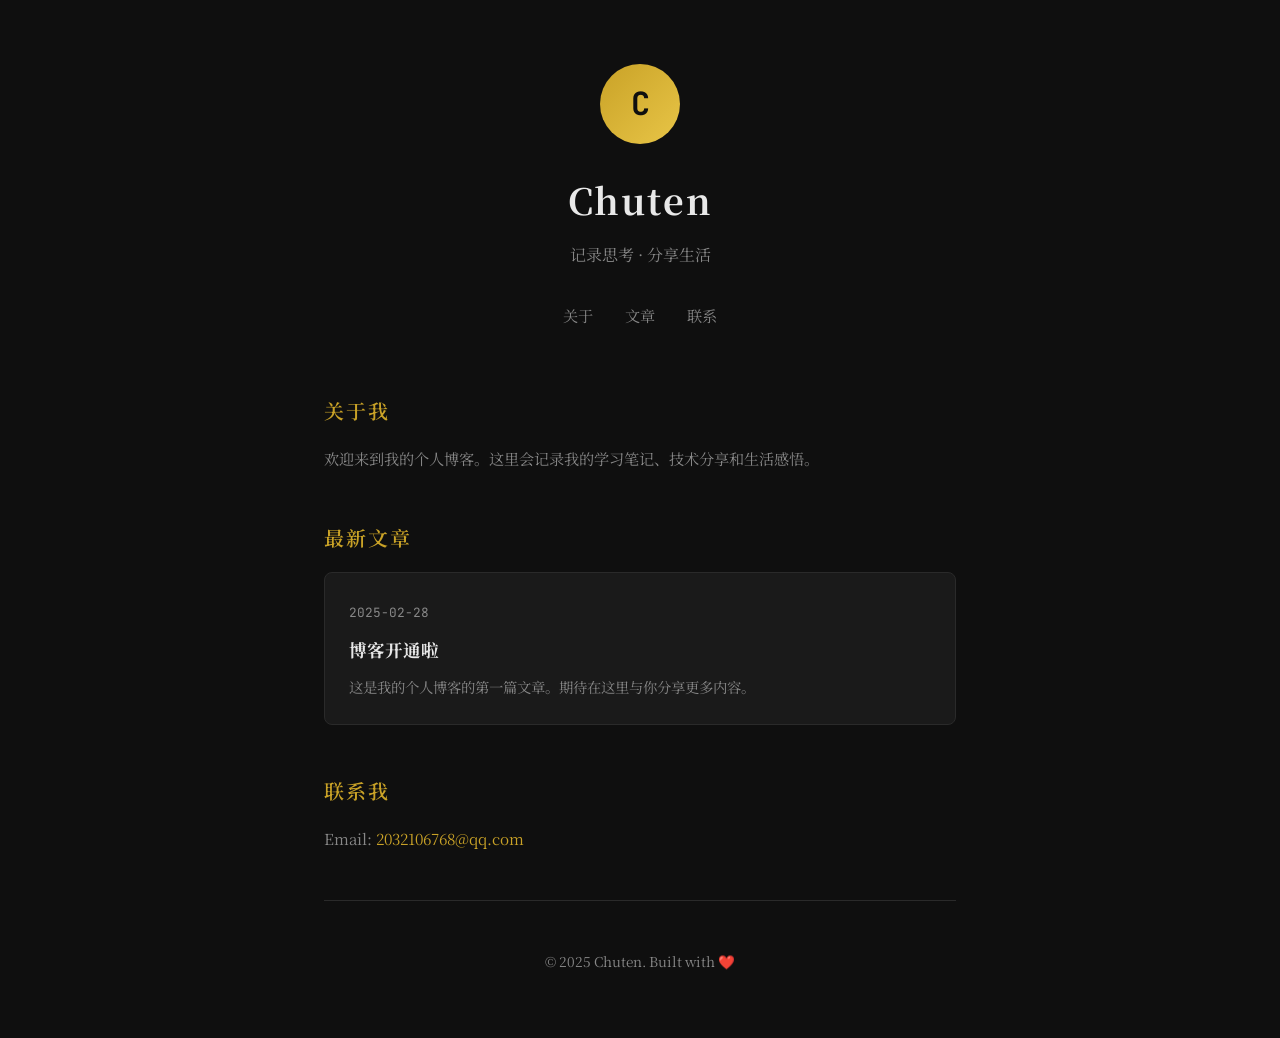
==== index.html @ de0e7c6c "Initial commit: 个人博客主页 Made-with: Cursor" ====
<!DOCTYPE html>
<html lang="zh-CN">
<head>
    <meta charset="UTF-8">
    <meta name="viewport" content="width=device-width, initial-scale=1.0">
    <title>Chuten 的个人博客</title>
    <link rel="preconnect" href="https://fonts.googleapis.com">
    <link rel="preconnect" href="https://fonts.gstatic.com" crossorigin>
    <link href="https://fonts.googleapis.com/css2?family=Noto+Serif+SC:wght@400;600;700&family=JetBrains+Mono:wght@400;500&display=swap" rel="stylesheet">
    <link rel="stylesheet" href="styles.css">
</head>
<body>
    <div class="container">
        <header class="header">
            <div class="avatar">
                <div class="avatar-placeholder">C</div>
            </div>
            <h1 class="site-title">Chuten</h1>
            <p class="site-subtitle">记录思考 · 分享生活</p>
            <nav class="nav">
                <a href="#about">关于</a>
                <a href="#articles">文章</a>
                <a href="#contact">联系</a>
            </nav>
        </header>

        <main class="main">
            <section id="about" class="section">
                <h2>关于我</h2>
                <p>欢迎来到我的个人博客。这里会记录我的学习笔记、技术分享和生活感悟。</p>
            </section>

            <section id="articles" class="section">
                <h2>最新文章</h2>
                <div class="article-list">
                    <article class="article-card">
                        <time>2025-02-28</time>
                        <h3>博客开通啦</h3>
                        <p>这是我的个人博客的第一篇文章。期待在这里与你分享更多内容。</p>
                    </article>
                </div>
            </section>

            <section id="contact" class="section">
                <h2>联系我</h2>
                <p>Email: <a href="mailto:2032106768@qq.com">2032106768@qq.com</a></p>
            </section>
        </main>

        <footer class="footer">
            <p>© 2025 Chuten. Built with ❤️</p>
        </footer>
    </div>
</body>
</html>
---- styles.css ----
:root {
    --bg: #0f0f0f;
    --surface: #1a1a1a;
    --text: #e8e8e8;
    --text-muted: #888;
    --accent: #c9a227;
    --accent-soft: rgba(201, 162, 39, 0.15);
    --border: #2a2a2a;
}

* {
    margin: 0;
    padding: 0;
    box-sizing: border-box;
}

html {
    scroll-behavior: smooth;
}

body {
    font-family: 'Noto Serif SC', Georgia, serif;
    background: var(--bg);
    color: var(--text);
    line-height: 1.8;
    min-height: 100vh;
}

.container {
    max-width: 680px;
    margin: 0 auto;
    padding: 4rem 1.5rem;
}

/* Header */
.header {
    text-align: center;
    margin-bottom: 4rem;
}

.avatar {
    margin-bottom: 1.5rem;
}

.avatar-placeholder {
    width: 80px;
    height: 80px;
    margin: 0 auto;
    border-radius: 50%;
    background: linear-gradient(135deg, var(--accent), #e8c547);
    color: var(--bg);
    font-size: 2rem;
    font-weight: 700;
    display: flex;
    align-items: center;
    justify-content: center;
    font-family: 'JetBrains Mono', monospace;
}

.site-title {
    font-size: 2.25rem;
    font-weight: 700;
    letter-spacing: 0.05em;
    margin-bottom: 0.5rem;
}

.site-subtitle {
    color: var(--text-muted);
    font-size: 1rem;
    margin-bottom: 2rem;
}

.nav {
    display: flex;
    gap: 2rem;
    justify-content: center;
}

.nav a {
    color: var(--text-muted);
    text-decoration: none;
    font-size: 0.95rem;
    transition: color 0.2s;
}

.nav a:hover {
    color: var(--accent);
}

/* Sections */
.section {
    margin-bottom: 3rem;
}

.section h2 {
    font-size: 1.25rem;
    font-weight: 600;
    color: var(--accent);
    margin-bottom: 1rem;
    letter-spacing: 0.1em;
}

.section p {
    color: var(--text-muted);
    font-size: 0.95rem;
}

.section a {
    color: var(--accent);
    text-decoration: none;
}

.section a:hover {
    text-decoration: underline;
}

/* Article list */
.article-list {
    display: flex;
    flex-direction: column;
    gap: 1.5rem;
}

.article-card {
    padding: 1.5rem;
    background: var(--surface);
    border: 1px solid var(--border);
    border-radius: 8px;
    transition: border-color 0.2s;
}

.article-card:hover {
    border-color: var(--accent);
}

.article-card time {
    font-family: 'JetBrains Mono', monospace;
    font-size: 0.8rem;
    color: var(--text-muted);
}

.article-card h3 {
    font-size: 1.1rem;
    margin: 0.5rem 0;
}

.article-card p {
    font-size: 0.9rem;
    color: var(--text-muted);
}

/* Footer */
.footer {
    text-align: center;
    padding-top: 3rem;
    border-top: 1px solid var(--border);
}

.footer p {
    font-size: 0.85rem;
    color: var(--text-muted);
}
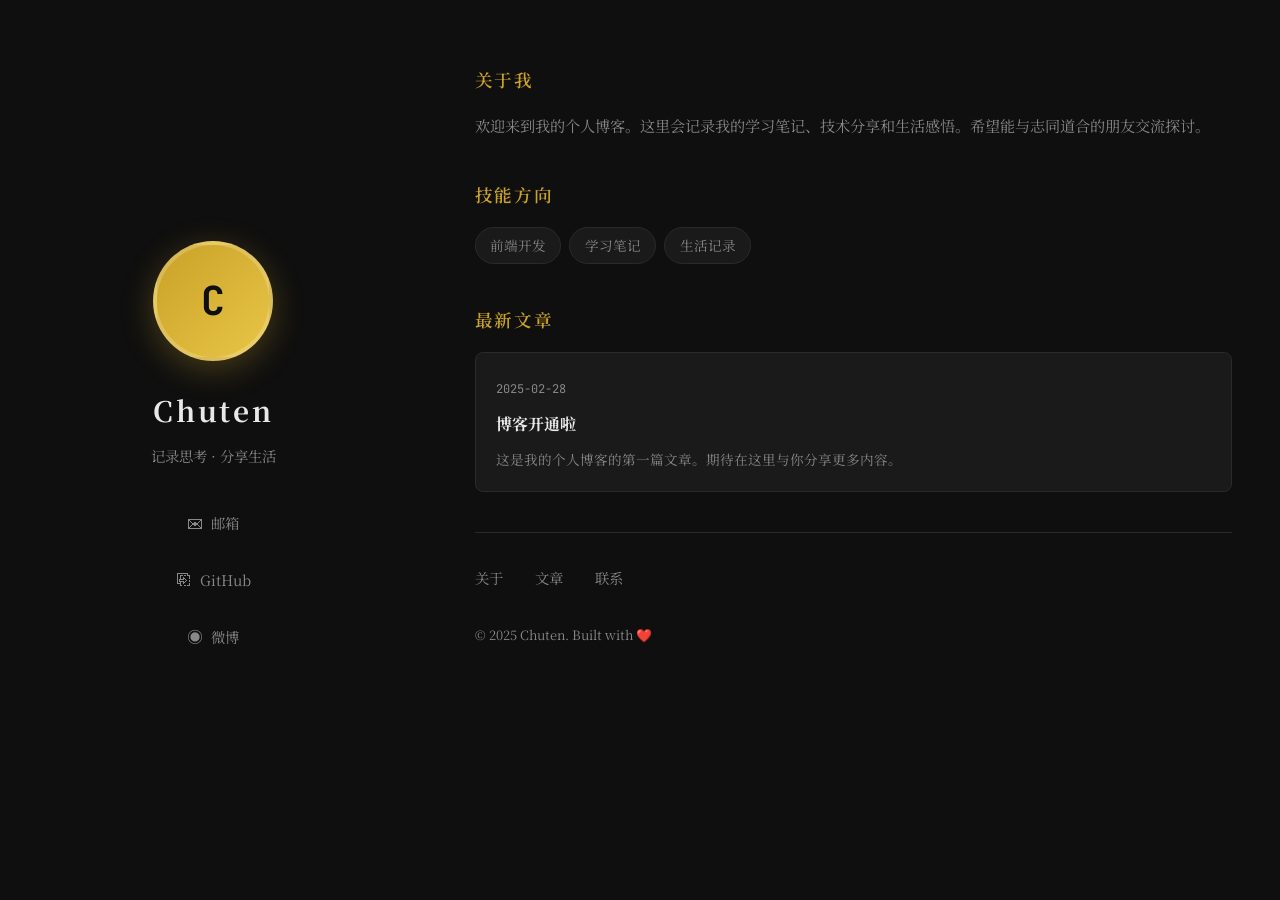
==== commit 62a2fd2b: "feat: 添加封面个人信息页，左侧背景图+头像+联系方式，右侧个人信息 Made-with: Cursor" ====
--- a/index.html
+++ b/index.html
@@ -10,46 +10,71 @@
     <link rel="stylesheet" href="styles.css">
 </head>
 <body>
-    <div class="container">
-        <header class="header">
-            <div class="avatar">
-                <div class="avatar-placeholder">C</div>
+    <div class="cover-page">
+        <!-- 左侧：背景图 + 头像 + 联系方式 -->
+        <aside class="cover-left">
+            <div class="cover-bg"></div>
+            <div class="cover-overlay"></div>
+            <div class="cover-content">
+                <div class="avatar-wrap">
+                    <div class="avatar">C</div>
+                </div>
+                <h2 class="cover-name">Chuten</h2>
+                <p class="cover-tagline">记录思考 · 分享生活</p>
+                <div class="contact-links">
+                    <a href="mailto:2032106768@qq.com" class="contact-item" title="邮箱">
+                        <span class="contact-icon">✉</span>
+                        <span>邮箱</span>
+                    </a>
+                    <a href="#" class="contact-item" title="GitHub">
+                        <span class="contact-icon">⎘</span>
+                        <span>GitHub</span>
+                    </a>
+                    <a href="#" class="contact-item" title="微博">
+                        <span class="contact-icon">◉</span>
+                        <span>微博</span>
+                    </a>
+                </div>
             </div>
-            <h1 class="site-title">Chuten</h1>
-            <p class="site-subtitle">记录思考 · 分享生活</p>
-            <nav class="nav">
+        </aside>
+
+        <!-- 右侧：个人信息 -->
+        <main class="cover-right">
+            <section class="info-section">
+                <h2>关于我</h2>
+                <p>欢迎来到我的个人博客。这里会记录我的学习笔记、技术分享和生活感悟。希望能与志同道合的朋友交流探讨。</p>
+            </section>
+
+            <section class="info-section">
+                <h2>技能方向</h2>
+                <ul class="skill-tags">
+                    <li>前端开发</li>
+                    <li>学习笔记</li>
+                    <li>生活记录</li>
+                </ul>
+            </section>
+
+            <section class="info-section">
+                <h2>最新文章</h2>
+                <div class="article-list">
+                    <a href="#" class="article-card">
+                        <time>2025-02-28</time>
+                        <h3>博客开通啦</h3>
+                        <p>这是我的个人博客的第一篇文章。期待在这里与你分享更多内容。</p>
+                    </a>
+                </div>
+            </section>
+
+            <nav class="cover-nav">
                 <a href="#about">关于</a>
                 <a href="#articles">文章</a>
                 <a href="#contact">联系</a>
             </nav>
-        </header>
 
-        <main class="main">
-            <section id="about" class="section">
-                <h2>关于我</h2>
-                <p>欢迎来到我的个人博客。这里会记录我的学习笔记、技术分享和生活感悟。</p>
-            </section>
-
-            <section id="articles" class="section">
-                <h2>最新文章</h2>
-                <div class="article-list">
-                    <article class="article-card">
-                        <time>2025-02-28</time>
-                        <h3>博客开通啦</h3>
-                        <p>这是我的个人博客的第一篇文章。期待在这里与你分享更多内容。</p>
-                    </article>
-                </div>
-            </section>
-
-            <section id="contact" class="section">
-                <h2>联系我</h2>
-                <p>Email: <a href="mailto:2032106768@qq.com">2032106768@qq.com</a></p>
-            </section>
+            <footer class="cover-footer">
+                <p>© 2025 Chuten. Built with ❤️</p>
+            </footer>
         </main>
-
-        <footer class="footer">
-            <p>© 2025 Chuten. Built with ❤️</p>
-        </footer>
     </div>
 </body>
 </html>
--- a/styles.css
+++ b/styles.css
@@ -26,106 +26,170 @@
     min-height: 100vh;
 }
 
-.container {
-    max-width: 680px;
-    margin: 0 auto;
-    padding: 4rem 1.5rem;
-}
-
-/* Header */
-.header {
+/* ========== 封面页布局 ========== */
+.cover-page {
+    display: flex;
+    min-height: 100vh;
+}
+
+/* 左侧 1/3：背景图 + 头像 + 联系方式 */
+.cover-left {
+    flex: 0 0 33.333%;
+    position: relative;
+    display: flex;
+    align-items: center;
+    justify-content: center;
+    overflow: hidden;
+}
+
+.cover-bg {
+    position: absolute;
+    inset: 0;
+    background: linear-gradient(160deg, #1a1a2e 0%, #16213e 50%, #0f3460 100%);
+    background-image: url('https://images.unsplash.com/photo-1517180102446-f3ece451e9d8?w=800&q=80');
+    background-size: cover;
+    background-position: center;
+}
+
+.cover-overlay {
+    position: absolute;
+    inset: 0;
+    background: linear-gradient(
+        180deg,
+        rgba(15, 15, 15, 0.4) 0%,
+        rgba(15, 15, 15, 0.85) 100%
+    );
+}
+
+.cover-content {
+    position: relative;
+    z-index: 1;
     text-align: center;
-    margin-bottom: 4rem;
-}
-
-.avatar {
+    padding: 2rem;
+}
+
+.avatar-wrap {
     margin-bottom: 1.5rem;
 }
 
-.avatar-placeholder {
-    width: 80px;
-    height: 80px;
+.cover-content .avatar {
+    width: 120px;
+    height: 120px;
     margin: 0 auto;
     border-radius: 50%;
     background: linear-gradient(135deg, var(--accent), #e8c547);
     color: var(--bg);
-    font-size: 2rem;
+    font-size: 2.5rem;
     font-weight: 700;
     display: flex;
     align-items: center;
     justify-content: center;
     font-family: 'JetBrains Mono', monospace;
-}
-
-.site-title {
-    font-size: 2.25rem;
+    box-shadow: 0 8px 32px rgba(201, 162, 39, 0.3);
+    border: 4px solid rgba(255, 255, 255, 0.2);
+}
+
+.cover-name {
+    font-size: 1.75rem;
     font-weight: 700;
-    letter-spacing: 0.05em;
+    letter-spacing: 0.1em;
     margin-bottom: 0.5rem;
 }
 
-.site-subtitle {
-    color: var(--text-muted);
+.cover-tagline {
+    color: var(--text-muted);
+    font-size: 0.9rem;
+    margin-bottom: 2rem;
+}
+
+.contact-links {
+    display: flex;
+    flex-direction: column;
+    gap: 0.75rem;
+}
+
+.contact-item {
+    display: flex;
+    align-items: center;
+    justify-content: center;
+    gap: 0.5rem;
+    color: var(--text-muted);
+    text-decoration: none;
+    font-size: 0.9rem;
+    padding: 0.5rem;
+    border-radius: 6px;
+    transition: color 0.2s, background 0.2s;
+}
+
+.contact-item:hover {
+    color: var(--accent);
+    background: var(--accent-soft);
+}
+
+.contact-icon {
     font-size: 1rem;
-    margin-bottom: 2rem;
-}
-
-.nav {
-    display: flex;
-    gap: 2rem;
-    justify-content: center;
-}
-
-.nav a {
-    color: var(--text-muted);
-    text-decoration: none;
-    font-size: 0.95rem;
-    transition: color 0.2s;
-}
-
-.nav a:hover {
-    color: var(--accent);
-}
-
-/* Sections */
-.section {
-    margin-bottom: 3rem;
-}
-
-.section h2 {
-    font-size: 1.25rem;
+}
+
+/* 右侧 2/3：个人信息 */
+.cover-right {
+    flex: 1;
+    padding: 4rem 3rem;
+    overflow-y: auto;
+}
+
+.info-section {
+    margin-bottom: 2.5rem;
+}
+
+.info-section h2 {
+    font-size: 1.1rem;
     font-weight: 600;
     color: var(--accent);
     margin-bottom: 1rem;
     letter-spacing: 0.1em;
 }
 
-.section p {
+.info-section p {
     color: var(--text-muted);
     font-size: 0.95rem;
 }
 
-.section a {
-    color: var(--accent);
-    text-decoration: none;
-}
-
-.section a:hover {
-    text-decoration: underline;
-}
-
-/* Article list */
+.skill-tags {
+    display: flex;
+    flex-wrap: wrap;
+    gap: 0.5rem;
+    list-style: none;
+}
+
+.skill-tags li {
+    padding: 0.35rem 0.9rem;
+    background: var(--surface);
+    border: 1px solid var(--border);
+    border-radius: 20px;
+    font-size: 0.85rem;
+    color: var(--text-muted);
+}
+
+.skill-tags li:hover {
+    border-color: var(--accent);
+    color: var(--accent);
+}
+
+/* 文章列表 */
 .article-list {
     display: flex;
     flex-direction: column;
-    gap: 1.5rem;
+    gap: 1rem;
 }
 
 .article-card {
-    padding: 1.5rem;
+    display: block;
+    padding: 1.25rem;
     background: var(--surface);
     border: 1px solid var(--border);
     border-radius: 8px;
+    text-decoration: none;
+    color: inherit;
     transition: border-color 0.2s;
 }
 
@@ -135,28 +199,71 @@
 
 .article-card time {
     font-family: 'JetBrains Mono', monospace;
+    font-size: 0.75rem;
+    color: var(--text-muted);
+}
+
+.article-card h3 {
+    font-size: 1rem;
+    margin: 0.5rem 0;
+}
+
+.article-card p {
+    font-size: 0.85rem;
+    color: var(--text-muted);
+}
+
+.cover-nav {
+    display: flex;
+    gap: 2rem;
+    margin-top: 2rem;
+    padding-top: 2rem;
+    border-top: 1px solid var(--border);
+}
+
+.cover-nav a {
+    color: var(--text-muted);
+    text-decoration: none;
+    font-size: 0.9rem;
+    transition: color 0.2s;
+}
+
+.cover-nav a:hover {
+    color: var(--accent);
+}
+
+.cover-footer {
+    margin-top: 2rem;
+}
+
+.cover-footer p {
     font-size: 0.8rem;
     color: var(--text-muted);
 }
 
-.article-card h3 {
-    font-size: 1.1rem;
-    margin: 0.5rem 0;
-}
-
-.article-card p {
-    font-size: 0.9rem;
-    color: var(--text-muted);
-}
-
-/* Footer */
-.footer {
-    text-align: center;
-    padding-top: 3rem;
-    border-top: 1px solid var(--border);
-}
-
-.footer p {
-    font-size: 0.85rem;
-    color: var(--text-muted);
-}
+/* ========== 响应式：小屏时改为上下布局 ========== */
+@media (max-width: 768px) {
+    .cover-page {
+        flex-direction: column;
+    }
+
+    .cover-left {
+        flex: none;
+        min-height: 50vh;
+    }
+
+    .cover-content .avatar {
+        width: 100px;
+        height: 100px;
+        font-size: 2rem;
+    }
+
+    .cover-right {
+        padding: 2rem 1.5rem;
+    }
+
+    .contact-links {
+        flex-direction: row;
+        justify-content: center;
+    }
+}
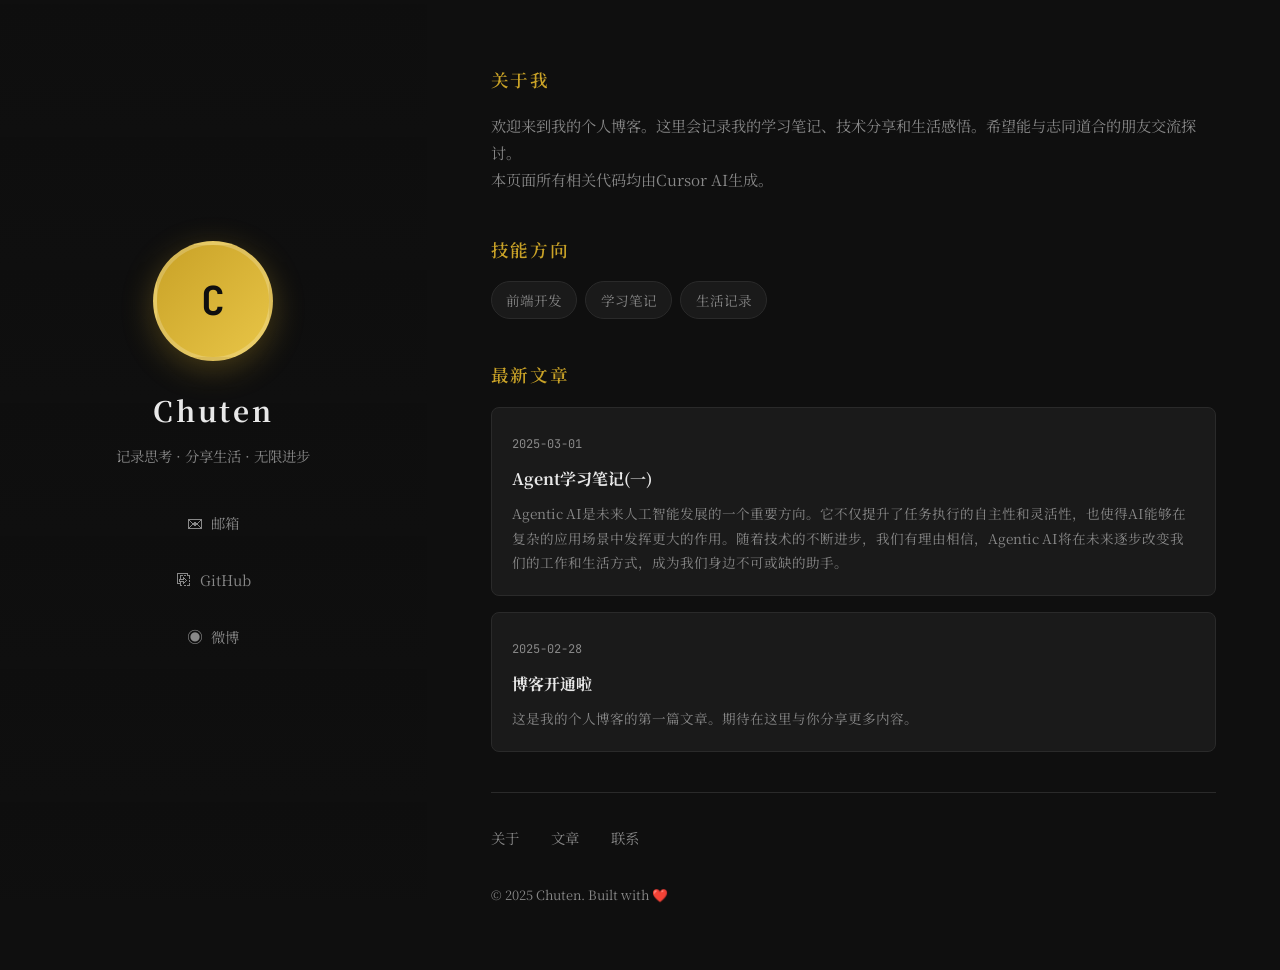
==== commit cacc4c4a: "updata 0301 1\add artical pages and auto genaration artial pages 2\add my first artical  Signed-off-" ====
--- a/index.html
+++ b/index.html
@@ -4,10 +4,17 @@
     <meta charset="UTF-8">
     <meta name="viewport" content="width=device-width, initial-scale=1.0">
     <title>Chuten 的个人博客</title>
+    <!-- GitHub Pages 项目站点路径修复 -->
+    <script>
+      if (location.hostname === 'chuten-personal.github.io') {
+        document.write('<base href="/PersonalBlog/">');
+      }
+    </script>
     <link rel="preconnect" href="https://fonts.googleapis.com">
     <link rel="preconnect" href="https://fonts.gstatic.com" crossorigin>
-    <link href="https://fonts.googleapis.com/css2?family=Noto+Serif+SC:wght@400;600;700&family=JetBrains+Mono:wght@400;500&display=swap" rel="stylesheet">
-    <link rel="stylesheet" href="styles.css">
+    <!-- 优先使用国内镜像，否则回退 Google Fonts -->
+    <link href="https://fonts.loli.net/css2?family=Noto+Serif+SC:wght@400;600;700&family=JetBrains+Mono:wght@400;500&display=swap" rel="stylesheet">
+    <link rel="stylesheet" href="./styles.css">
 </head>
 <body>
     <div class="cover-page">
@@ -20,13 +27,13 @@
                     <div class="avatar">C</div>
                 </div>
                 <h2 class="cover-name">Chuten</h2>
-                <p class="cover-tagline">记录思考 · 分享生活</p>
+                <p class="cover-tagline">记录思考 · 分享生活 · 无限进步</p>
                 <div class="contact-links">
                     <a href="mailto:2032106768@qq.com" class="contact-item" title="邮箱">
                         <span class="contact-icon">✉</span>
                         <span>邮箱</span>
                     </a>
-                    <a href="#" class="contact-item" title="GitHub">
+                    <a href="https://github.com/Chuten-personal/PersonalBlog" class="contact-item" title="GitHub">
                         <span class="contact-icon">⎘</span>
                         <span>GitHub</span>
                     </a>
@@ -43,6 +50,7 @@
             <section class="info-section">
                 <h2>关于我</h2>
                 <p>欢迎来到我的个人博客。这里会记录我的学习笔记、技术分享和生活感悟。希望能与志同道合的朋友交流探讨。</p>
+                <p>本页面所有相关代码均由Cursor AI生成。</p>
             </section>
 
             <section class="info-section">
@@ -57,7 +65,12 @@
             <section class="info-section">
                 <h2>最新文章</h2>
                 <div class="article-list">
-                    <a href="#" class="article-card">
+                    <a href="./articles/agent1.html" class="article-card">
+                        <time>2025-03-01</time>
+                        <h3>Agent学习笔记(一)</h3>
+                        <p>Agentic AI是未来人工智能发展的一个重要方向。它不仅提升了任务执行的自主性和灵活性，也使得AI能够在复杂的应用场景中发挥更大的作用。随着技术的不断进步，我们有理由相信，Agentic AI将在未来逐步改变我们的工作和生活方式，成为我们身边不可或缺的助手。</p>
+                    </a>
+                    <a href="./articles/blog-opening.html" class="article-card">
                         <time>2025-02-28</time>
                         <h3>博客开通啦</h3>
                         <p>这是我的个人博客的第一篇文章。期待在这里与你分享更多内容。</p>
--- a/styles.css
+++ b/styles.css
@@ -32,10 +32,13 @@
     min-height: 100vh;
 }
 
-/* 左侧 1/3：背景图 + 头像 + 联系方式 */
+/* 左侧 1/3：背景图 + 头像 + 联系方式（固定不随滚动） */
 .cover-left {
     flex: 0 0 33.333%;
-    position: relative;
+    position: sticky;
+    top: 0;
+    align-self: flex-start;
+    height: 100vh;
     display: flex;
     align-items: center;
     justify-content: center;
@@ -46,7 +49,7 @@
     position: absolute;
     inset: 0;
     background: linear-gradient(160deg, #1a1a2e 0%, #16213e 50%, #0f3460 100%);
-    background-image: url('https://images.unsplash.com/photo-1517180102446-f3ece451e9d8?w=800&q=80');
+    background-image: url('./images/cover-nordic.jpg');
     background-size: cover;
     background-position: center;
 }
@@ -65,7 +68,7 @@
     position: relative;
     z-index: 1;
     text-align: center;
-    padding: 2rem;
+    padding: 5%;
 }
 
 .avatar-wrap {
@@ -130,11 +133,12 @@
     font-size: 1rem;
 }
 
-/* 右侧 2/3：个人信息 */
+/* 右侧 2/3：个人信息 / 文章内容 */
 .cover-right {
     flex: 1;
-    padding: 4rem 3rem;
+    padding: 4rem 5%;
     overflow-y: auto;
+    min-width: 0;
 }
 
 .info-section {
@@ -250,6 +254,10 @@
     .cover-left {
         flex: none;
         min-height: 50vh;
+        position: relative;
+        top: auto;
+        align-self: stretch;
+        height: auto;
     }
 
     .cover-content .avatar {
@@ -259,7 +267,7 @@
     }
 
     .cover-right {
-        padding: 2rem 1.5rem;
+        padding: 2rem 5%;
     }
 
     .contact-links {
@@ -267,3 +275,149 @@
         justify-content: center;
     }
 }
+
+/* ========== 文章页样式 ========== */
+.article-main {
+    width: 100%;
+}
+
+.article-post {
+    margin-bottom: 2rem;
+}
+
+.back-link {
+    display: inline-block;
+    color: var(--text-muted);
+    text-decoration: none;
+    font-size: 0.9rem;
+    margin-bottom: 1.5rem;
+    transition: color 0.2s;
+}
+
+.back-link:hover {
+    color: var(--accent);
+}
+
+.article-header {
+    margin-bottom: 2rem;
+}
+
+.article-title {
+    font-size: 1.75rem;
+    font-weight: 700;
+    margin-bottom: 0.5rem;
+    line-height: 1.4;
+}
+
+.article-date {
+    font-family: 'JetBrains Mono', monospace;
+    font-size: 0.85rem;
+    color: var(--text-muted);
+}
+
+.article-content {
+    font-size: 1rem;
+}
+
+.article-content h2 {
+    font-size: 1.25rem;
+    color: var(--accent);
+    margin: 2rem 0 0.75rem;
+    padding-bottom: 0.25rem;
+}
+
+.article-content h3 {
+    font-size: 1.1rem;
+    color: var(--text);
+    margin: 1.5rem 0 0.5rem;
+}
+
+.article-content p {
+    color: var(--text);
+    margin-bottom: 1rem;
+}
+
+.article-content a {
+    color: var(--accent);
+    text-decoration: none;
+}
+
+.article-content a:hover {
+    text-decoration: underline;
+}
+
+.article-content ul,
+.article-content ol {
+    margin: 1rem 0;
+    padding-left: 1.5rem;
+}
+
+.article-content li {
+    margin-bottom: 0.5rem;
+}
+
+.article-content blockquote {
+    margin: 1.5rem 0;
+    padding: 1rem 1.25rem;
+    border-left: 4px solid var(--accent);
+    background: var(--surface);
+    color: var(--text-muted);
+    font-style: italic;
+}
+
+.article-content pre,
+.article-content code {
+    font-family: 'JetBrains Mono', monospace;
+}
+
+.article-content code {
+    padding: 0.2em 0.4em;
+    background: var(--surface);
+    border: 1px solid var(--border);
+    border-radius: 4px;
+    font-size: 0.9em;
+}
+
+.article-content pre {
+    margin: 1.5rem 0;
+    padding: 1.25rem;
+    background: var(--surface);
+    border: 1px solid var(--border);
+    border-radius: 8px;
+    overflow-x: auto;
+}
+
+.article-content pre code {
+    padding: 0;
+    background: none;
+    border: none;
+}
+
+.article-content hr {
+    border: none;
+    border-top: 1px solid var(--border);
+    margin: 2rem 0;
+}
+
+.article-content table {
+    width: 100%;
+    border-collapse: collapse;
+    margin: 1.5rem 0;
+}
+
+.article-content th,
+.article-content td {
+    padding: 0.5rem 0.75rem;
+    border: 1px solid var(--border);
+}
+
+.article-content th {
+    background: var(--surface);
+    color: var(--accent);
+    font-weight: 600;
+}
+
+.avatar-wrap {
+    text-decoration: none;
+    display: block;
+}
